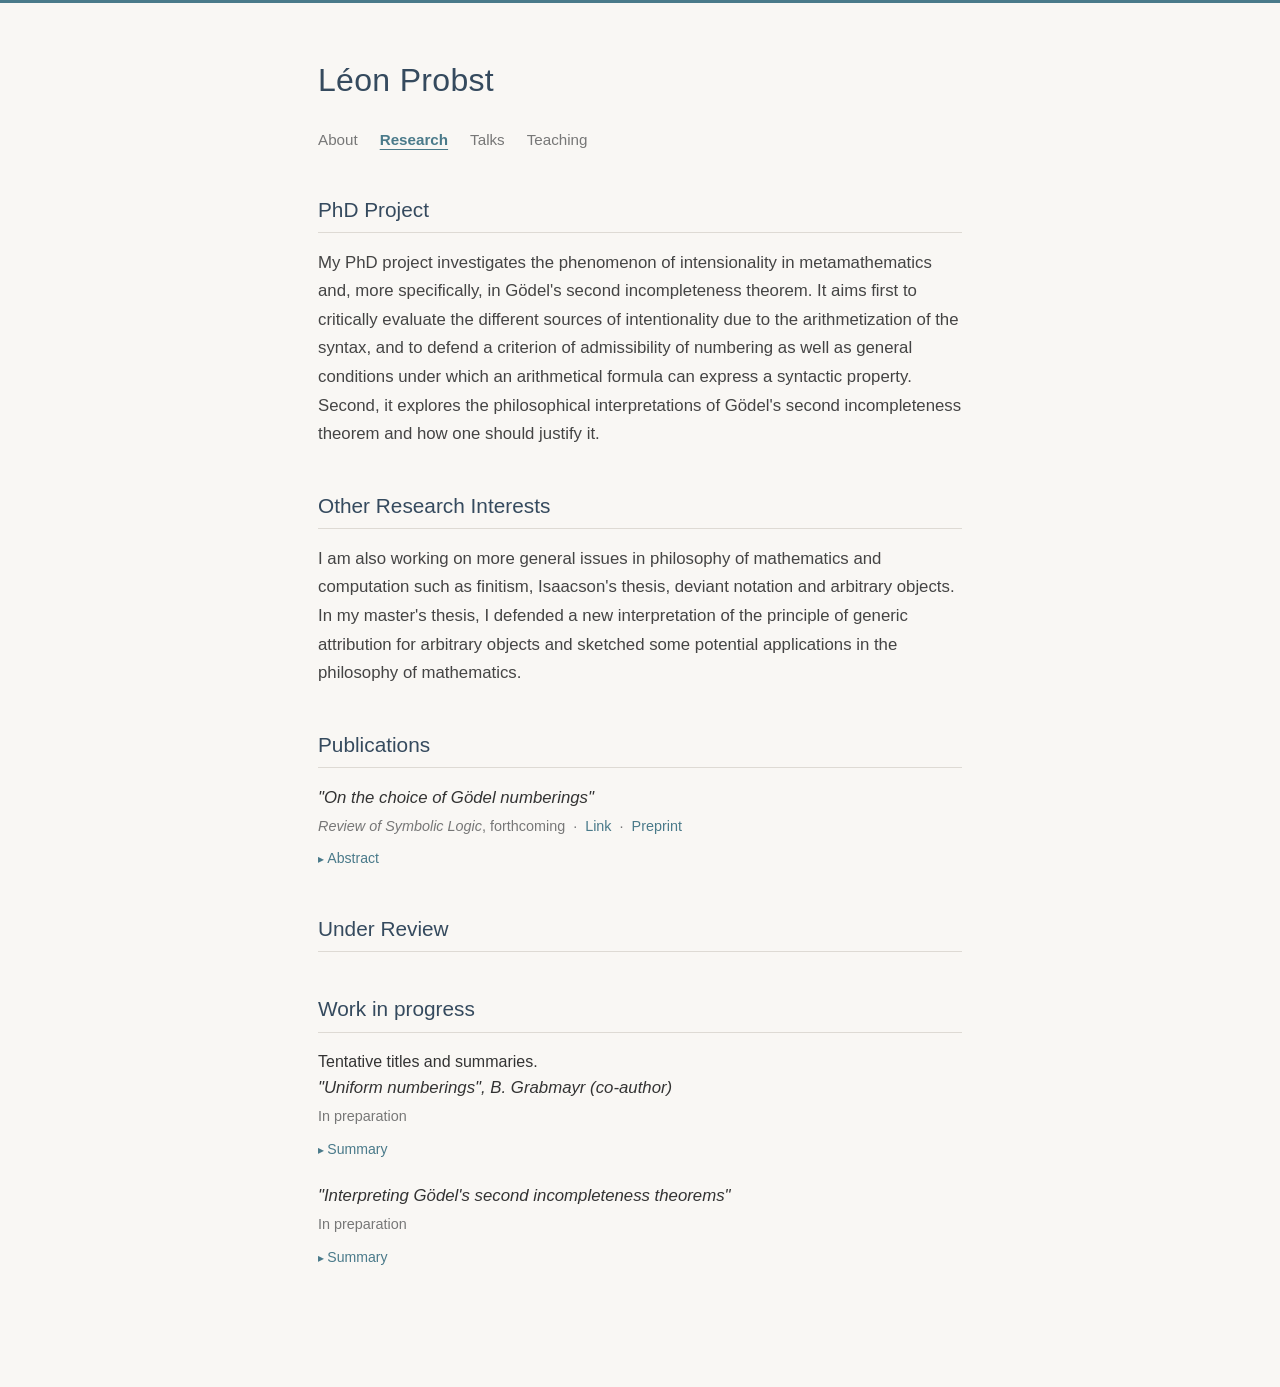
==== research.html @ d8345958 "Update research.html" ====
<!DOCTYPE html>
<html lang="en">
<head>
  <meta charset="UTF-8" />
  <meta name="viewport" content="width=device-width, initial-scale=1.0"/>
  <title>Research — Léon Probst</title>
  <link rel="icon" type="image/svg+xml" href="data:image/svg+xml,%3Csvg xmlns='http://www.w3.org/2000/svg' viewBox='0 0 64 64'%3E%3Crect width='64' height='64' rx='6' fill='%23f9f7f4'/%3E%3Ctext x='50%25' y='50%25' dominant-baseline='central' text-anchor='middle' font-family='Helvetica%2C sans-serif' font-size='32' font-weight='400' fill='%23354a5e' letter-spacing='1'%3ELP%3C/text%3E%3C/svg%3E"/>
  <link href="https://fonts.googleapis.com/css2?family=Jost:wght@300;400&display=swap" rel="stylesheet"/>
  <link rel="stylesheet" href="style.css"/>

  <style>
    /* ── Page-specific: research ───────────────────── */

    .pub { margin-bottom: 20px; font-size: 1.05rem; line-height: 1.65; }
    .pub .pub-title { font-style: italic; }
    .pub .pub-meta { font-size: 0.9rem; color: #777; margin-top: 3px; }
    .pub a { color: #4a7a8a; text-decoration: none; }
    .pub a:hover { color: #2d5a68; text-decoration: underline; }

    details { margin-top: 6px; }
    details summary {
      font-size: 0.88rem;
      color: #4a7a8a;
      cursor: pointer;
      list-style: none;
      display: inline;
    }
    details summary::-webkit-details-marker { display: none; }
    details summary::before { content: '▸ '; font-size: 0.75rem; }
    details[open] summary::before { content: '▾ '; }
    details p { margin-top: 8px; font-size: 0.95rem; color: #555; line-height: 1.65; }

    @media (max-width: 600px) { .pub { font-size: 1rem; } }
  </style>
</head>
<body>
<div class="page">

  <h1>Léon Probst</h1>

  <nav>
    <a href="index.html">About</a>
    <a href="research.html" class="active">Research</a>
    <a href="talks.html">Talks</a>
    <a href="teaching.html">Teaching</a>
  </nav>

<!-- ══ RESEARCH OVERVIEW ════════════════════════════════ -->


<!-- <h2>Research Overview</h2>

<p style="font-size:1.05rem; color:#444; line-height:1.7; margin-bottom:24px;">
</p>
-->

<h2>PhD Project</h2>

<p style="font-size:1.05rem; color:#444; line-height:1.7; margin-bottom:8px;">
  <em></em>
</p>

<p style="font-size:1.05rem; color:#444; line-height:1.7; margin-bottom:24px;"> 
My PhD project investigates the phenomenon of intensionality in metamathematics and, more specifically, in Gödel's second incompleteness theorem.
It aims first to critically evaluate the different sources of intentionality due to the arithmetization of the syntax, and to defend a criterion of admissibility of numbering as well as general conditions under which an arithmetical formula can express a syntactic property.
Second, it explores the philosophical interpretations of Gödel's second incompleteness theorem and how one should justify it. </p>

<h2>Other Research Interests</h2>

<p style="font-size:1.05rem; color:#444; line-height:1.7; margin-bottom:24px;"> 
I am also working on more general issues in philosophy of mathematics and computation such as finitism, Isaacson's thesis, deviant notation and arbitrary objects. 

In my master's thesis, I defended a new interpretation of the principle of generic attribution for arbitrary objects and sketched some potential applications in the philosophy of mathematics. </p>

  <h2>Publications</h2>

  <div class="pub">
    <div class="pub-title">"On the choice of Gödel numberings"</div>
    <div class="pub-meta">
      <em>Review of Symbolic Logic</em>, forthcoming &nbsp;·&nbsp;
      <a href="#">Link</a> &nbsp;·&nbsp; <a href="pdf/Probst_Preprint_Choice_Numberings.pdf">Preprint</a>
    </div>
    <details>
      <summary>Abstract</summary>
      <p> The choice of Gödel numberings is one of the sources of indeterminacy in metamathematics; for certain numberings, our well-known theorems, such as Gödel's second incompleteness theorem, do not hold. However, it is widely believed that all our metamathematical theorems hold for all <em>reasonable</em> Gödel numberings. This article investigates this notion of reasonable Gödel numberings and provides a general framework for answering philosophical questions about Gödel numberings and the arithmetisation of syntax. 
</p>
    </details>
  </div>

  <h2>Under Review</h2>


  <h2>Work in progress</h2>

  <p>Tentative titles and summaries.</p>

  <div class="pub">
    <div class="pub-title">"Uniform numberings", B. Grabmayr (co-author)</div>
    <div class="pub-meta">In preparation</div>
    <details>
      <summary>Summary</summary>
      <p> In this work, we introduce a new class of numberings — uniform numberings — and investigate their properties to prove the consistency of some basic untyped truth theories with respect to the class of uniform numberings. This is joint work with Balthasar Grabmayr.
</p>
    </details>
  </div>

  <div class="pub">
    <div class="pub-title">"Interpreting Gödel's second incompleteness theorems" </div>
    <div class="pub-meta">In preparation</div>
    <details>
      <summary>Summary</summary>
      <p> I discuss Detlefsen's stability problem and, more generally, how to argue in favour of the standard philosophical interpretation of Gödel's second incompleteness theorem.
</p>
    </details>
  </div>

</div>
</body>
</html>
---- style.css ----
/*
  ══════════════════════════════════════════════════════
  style.css — shared styles for all pages
  ══════════════════════════════════════════════════════

  Colour palette (cream background):
    #354a5e  deep warm slate  — name, headings
    #4a7a8a  muted teal-blue  — links, accent bar, active nav
    #2d5a68  darker teal      — link hover
    #333     body text
    #777     muted / nav
    #dedad4  divider lines
    #f9f7f4  cream background
*/

/* ── Reset ─────────────────────────────────────────── */
*, *::before, *::after { box-sizing: border-box; margin: 0; padding: 0; }

/* ── Base ──────────────────────────────────────────── */
body {
  font-family: 'Jost', sans-serif;
  font-weight: 300;
  background-color: #f9f7f4;
  color: #333;
  line-height: 1.6;
  min-height: 100vh;
  border-top: 3px solid #4a7a8a;
}

/* ── Fade-in ───────────────────────────────────────── */
@keyframes fadein {
  from { opacity: 0; transform: translateY(5px); }
  to   { opacity: 1; transform: none; }
}

.page {
  max-width: 700px;
  margin: 0 auto;
  padding: 52px 28px 96px;
  animation: fadein 0.4s ease;
}

/* ── Name / page title ─────────────────────────────── */
h1 {
  font-size: 2rem;
  font-weight: normal;
  color: #354a5e;
  margin-bottom: 22px;
  letter-spacing: 0.01em;
}

/* ── Navigation ────────────────────────────────────── */
nav {
  display: flex;
  gap: 22px;
  margin-bottom: 40px;
}

nav a {
  font-size: 0.95rem;
  color: #777;
  text-decoration: none;
  transition: color 0.2s;
}

nav a:hover { color: #333; }

nav a.active {
  color: #4a7a8a;
  font-weight: bold;
  text-decoration: underline;
  text-underline-offset: 4px;
}

/* ── Section headings ──────────────────────────────── */
h2 {
  font-size: 1.3rem;
  font-weight: normal;
  color: #354a5e;
  margin: 40px 0 16px;
  padding-bottom: 6px;
  border-bottom: 1px solid #dedad4;
}




/* ── Horizontal rule ───────────────────────────────── */
hr {
  border: none;
  border-top: 1px solid #dedad4;
  margin: 32px 0;
}

/* ── Footer ────────────────────────────────────────── */
footer {
  margin-top: 56px;
  padding-top: 18px;
  border-top: 1px solid #dedad4;
  font-size: 0.8rem;
  color: #bbb;
}

/* ══════════════════════════════════════════════════════
   Responsive breakpoints
   480px  small phones (iPhone SE etc.)
   600px  large phones / small tablets
   768px  tablets
   ══════════════════════════════════════════════════════ */

@media (max-width: 768px) {
  .page { padding: 40px 24px 72px; }
}

@media (max-width: 600px) {
  h1  { font-size: 1.7rem; }
  nav { gap: 16px; flex-wrap: wrap; }
  nav a { font-size: 0.9rem; }
}

@media (max-width: 480px) {
  .page { padding: 28px 18px 60px; }
  h1    { font-size: 1.5rem; }
  nav   { gap: 12px; }
}
/*
  ══════════════════════════════════════════════════════
  style.css — shared styles for all pages
  ══════════════════════════════════════════════════════

  Colour palette (cream background):
    #354a5e  deep warm slate  — name, headings
    #4a7a8a  muted teal-blue  — links, accent bar, active nav
    #2d5a68  darker teal      — link hover
    #333     body text
    #777     muted / nav
    #dedad4  divider lines
    #f9f7f4  cream background
*/

/* ── Reset ─────────────────────────────────────────── */
*, *::before, *::after { box-sizing: border-box; margin: 0; padding: 0; }

/* ── Base ──────────────────────────────────────────── */
body {
  font-family: 'Helvetica Neue', Arial, sans-serif;
  background-color: #f9f7f4;
  color: #333;
  line-height: 1.6;
  min-height: 100vh;
  border-top: 3px solid #4a7a8a;
}

/* ── Fade-in ───────────────────────────────────────── */
@keyframes fadein {
  from { opacity: 0; transform: translateY(5px); }
  to   { opacity: 1; transform: none; }
}

.page {
  max-width: 700px;
  margin: 0 auto;
  padding: 52px 28px 96px;
  animation: fadein 0.4s ease;
}

/* ── Name / page title ─────────────────────────────── */
h1 {
  font-size: 2rem;
  font-weight: normal;
  color: #354a5e;
  margin-bottom: 22px;
  letter-spacing: 0.01em;
}

/* ── Navigation ────────────────────────────────────── */
nav {
  display: flex;
  gap: 22px;
  margin-bottom: 40px;
}

nav a {
  font-size: 0.95rem;
  color: #777;
  text-decoration: none;
  transition: color 0.2s;
}

nav a:hover { color: #333; }

nav a.active {
  color: #4a7a8a;
  font-weight: bold;
  text-decoration: underline;
  text-underline-offset: 4px;
}

/* ── Section headings ──────────────────────────────── */
h2 {
  font-size: 1.3rem;
  font-weight: normal;
  color: #354a5e;
  margin: 40px 0 16px;
  padding-bottom: 6px;
  border-bottom: 1px solid #dedad4;
}

/* ── Horizontal rule ───────────────────────────────── */
hr {
  border: none;
  border-top: 1px solid #dedad4;
  margin: 32px 0;
}

/* ── Footer ────────────────────────────────────────── */
footer {
  margin-top: 56px;
  padding-top: 18px;
  border-top: 1px solid #dedad4;
  font-size: 0.8rem;
  color: #bbb;
}

/* ══════════════════════════════════════════════════════
   Responsive breakpoints
   480px  small phones (iPhone SE etc.)
   600px  large phones / small tablets
   768px  tablets
   ══════════════════════════════════════════════════════ */

@media (max-width: 768px) {
  .page { padding: 40px 24px 72px; }
}

@media (max-width: 600px) {
  h1  { font-size: 1.7rem; }
  nav { gap: 16px; flex-wrap: wrap; }
  nav a { font-size: 0.9rem; }
}

@media (max-width: 480px) {
  .page { padding: 28px 18px 60px; }
  h1    { font-size: 1.5rem; }
  nav   { gap: 12px; }
}
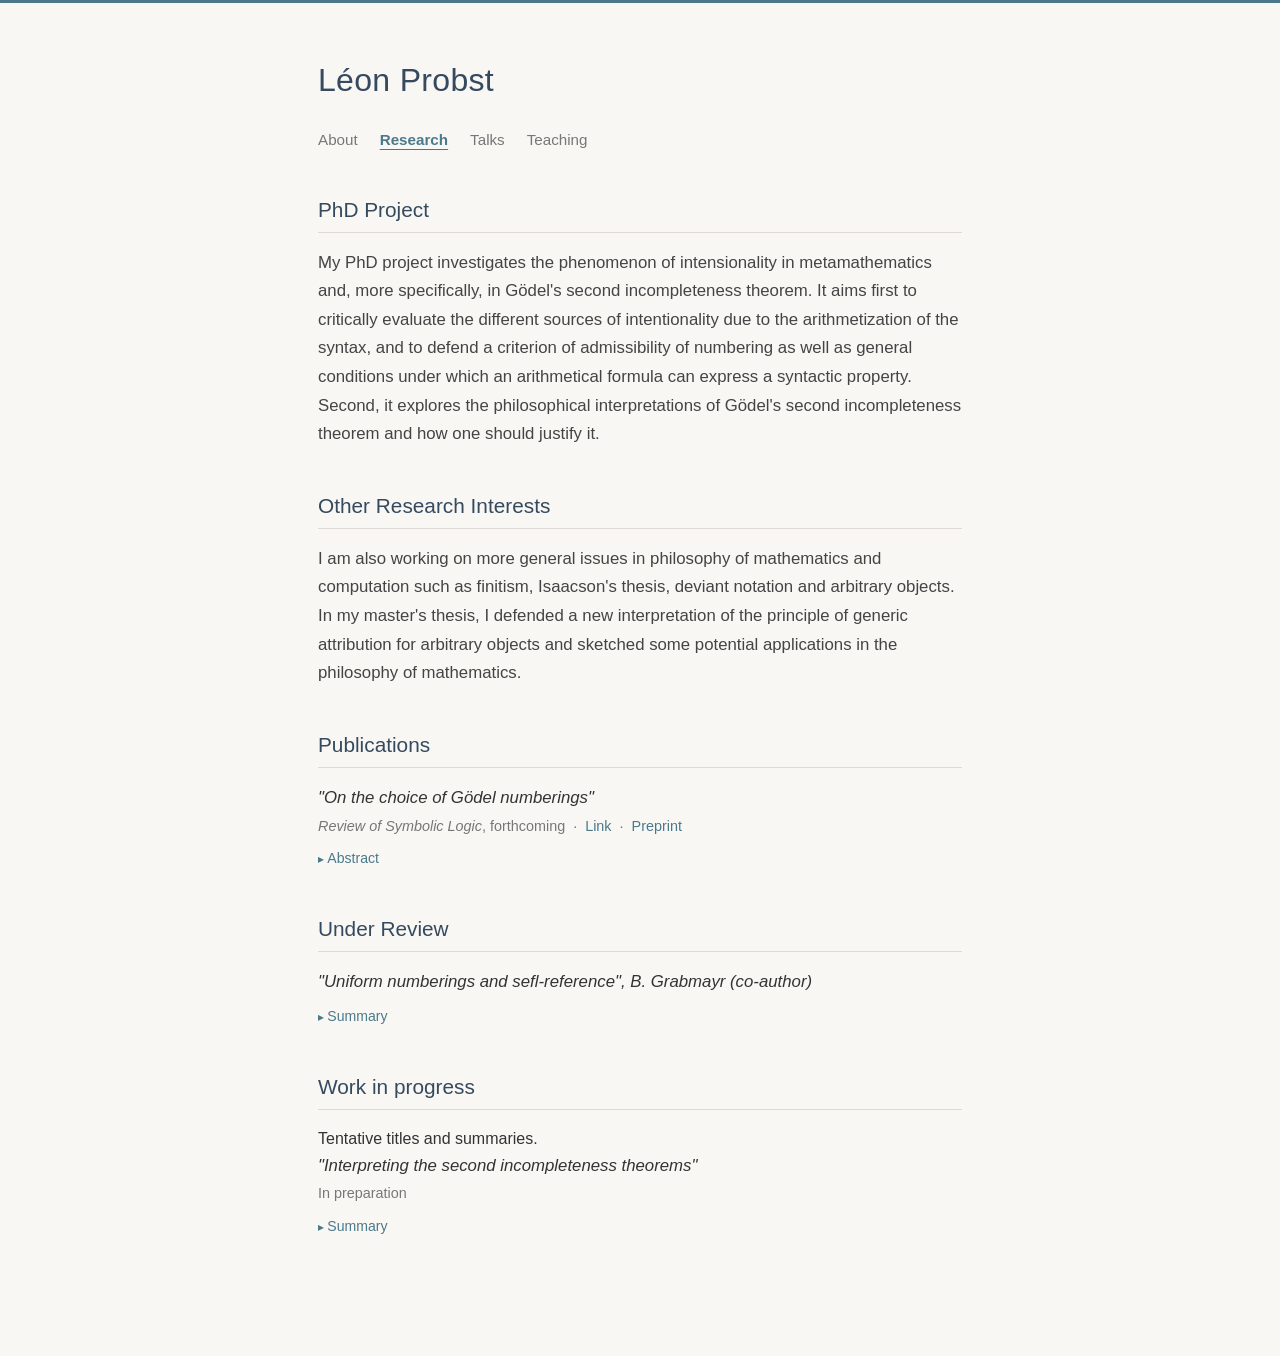
==== commit 92409484: "Update research.html" ====
--- a/research.html
+++ b/research.html
@@ -78,7 +78,7 @@
     <div class="pub-title">"On the choice of Gödel numberings"</div>
     <div class="pub-meta">
       <em>Review of Symbolic Logic</em>, forthcoming &nbsp;·&nbsp;
-      <a href="#">Link</a> &nbsp;·&nbsp; <a href="pdf/Probst_Preprint_Choice_Numberings.pdf">Preprint</a>
+      <a href="#">Link</a> &nbsp;·&nbsp; <a href="https://leon-probst.github.io/pdf/Probst_Preprint_Choice_Numbering.pdf">Preprint</a>
     </div>
     <details>
       <summary>Abstract</summary>
@@ -88,6 +88,15 @@
   </div>
 
   <h2>Under Review</h2>
+  
+    <div class="pub">
+    <div class="pub-title">"Uniform numberings and sefl-reference", B. Grabmayr (co-author)</div>
+    <details>
+      <summary>Summary</summary>
+    <p>Metamathematical results are formulated and proved relative to various formalisation choices, including the choice of Gödel numbering. Recent work shows that classical metamathematical results, such as Gödel's, Tarski's, and Church's theorems, hold for all reasonable choices of numbering. In contrast, the consistency of certain type-free truth theories strongly depends on the underlying numbering. This calls into question whether these axiomatic theories can be taken to faithfully reflect informal reasoning about truth. In this paper, we introduce a new constraint on numberings, which we call <em>uniformity</em>. The guiding idea is that a reasonable numbering should encode the inductive structure of its domain uniformly, without exploiting case distinctions that introduce illicit information. We show that almost all canonical numberings in the literature are uniform. Moreover, we show that the consistency of these truth theories is invariant across all uniform numberings. Uniformity thus provides a principled way of distinguishing genuine metamathematical phenomena from artefacts of coding.
+</p>
+    </details>
+  </div>
 
 
   <h2>Work in progress</h2>
@@ -95,17 +104,7 @@
   <p>Tentative titles and summaries.</p>
 
   <div class="pub">
-    <div class="pub-title">"Uniform numberings", B. Grabmayr (co-author)</div>
-    <div class="pub-meta">In preparation</div>
-    <details>
-      <summary>Summary</summary>
-      <p> In this work, we introduce a new class of numberings — uniform numberings — and investigate their properties to prove the consistency of some basic untyped truth theories with respect to the class of uniform numberings. This is joint work with Balthasar Grabmayr.
-</p>
-    </details>
-  </div>
-
-  <div class="pub">
-    <div class="pub-title">"Interpreting Gödel's second incompleteness theorems" </div>
+    <div class="pub-title">"Interpreting the second incompleteness theorems" </div>
     <div class="pub-meta">In preparation</div>
     <details>
       <summary>Summary</summary>
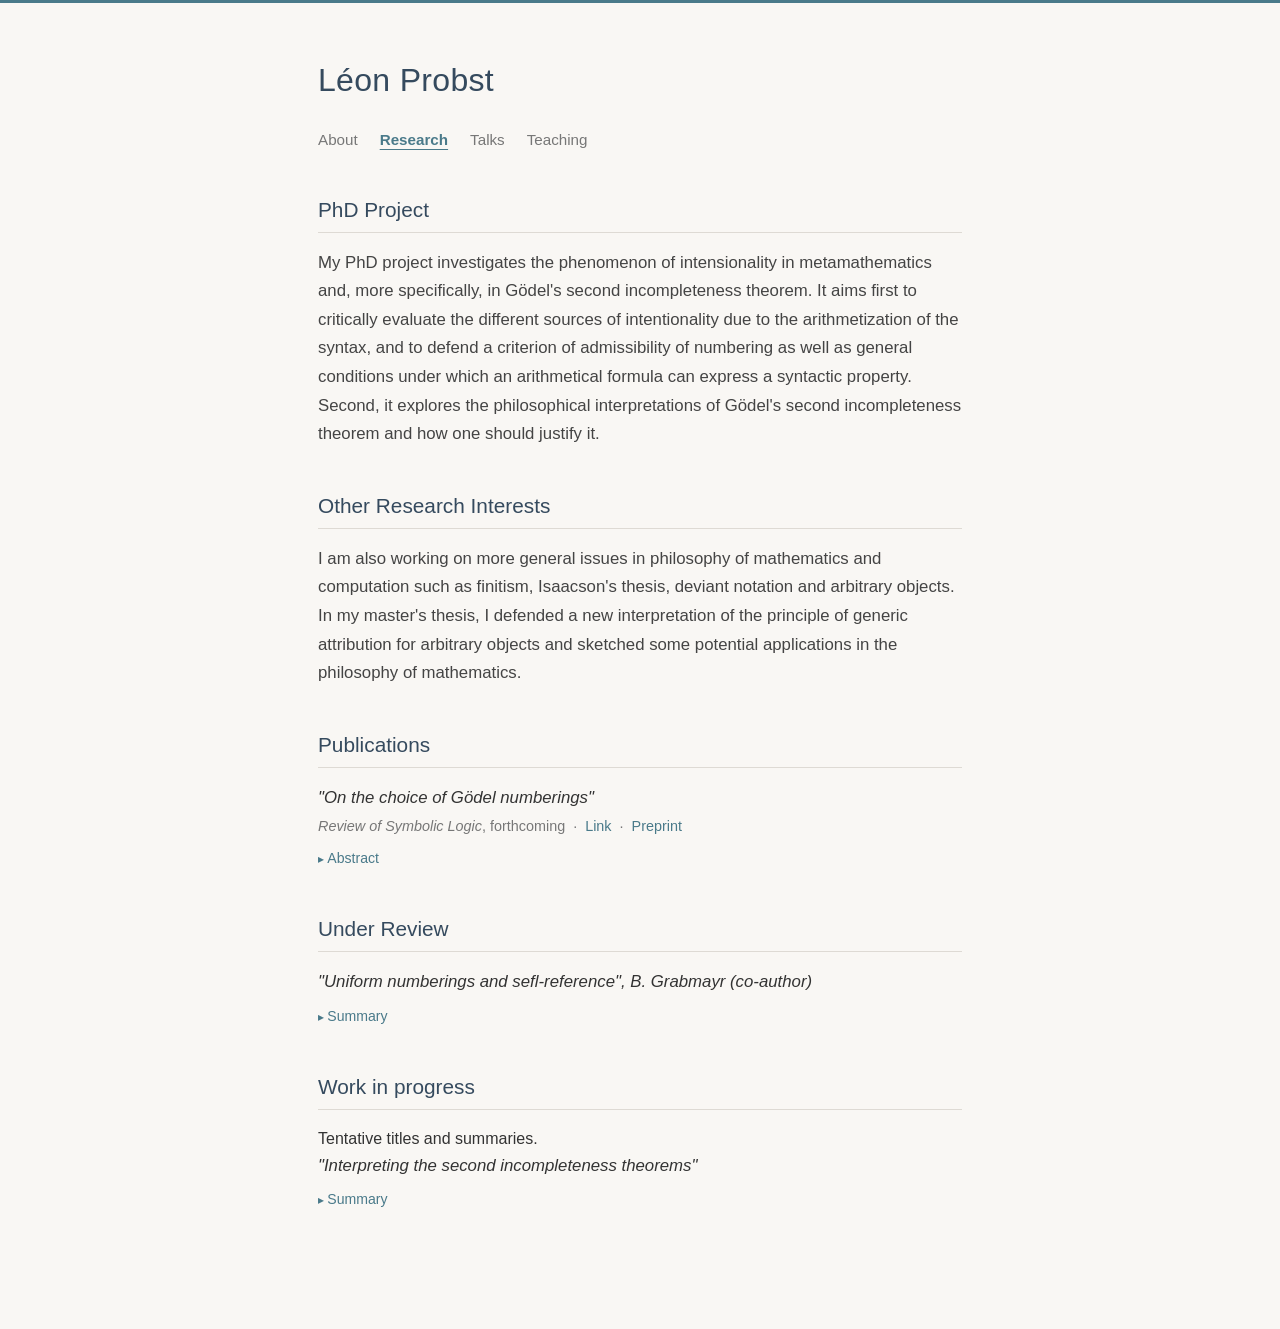
==== commit 37bf6c6e: "Update research.html" ====
--- a/research.html
+++ b/research.html
@@ -105,7 +105,6 @@
 
   <div class="pub">
     <div class="pub-title">"Interpreting the second incompleteness theorems" </div>
-    <div class="pub-meta">In preparation</div>
     <details>
       <summary>Summary</summary>
       <p> I discuss Detlefsen's stability problem and, more generally, how to argue in favour of the standard philosophical interpretation of Gödel's second incompleteness theorem.
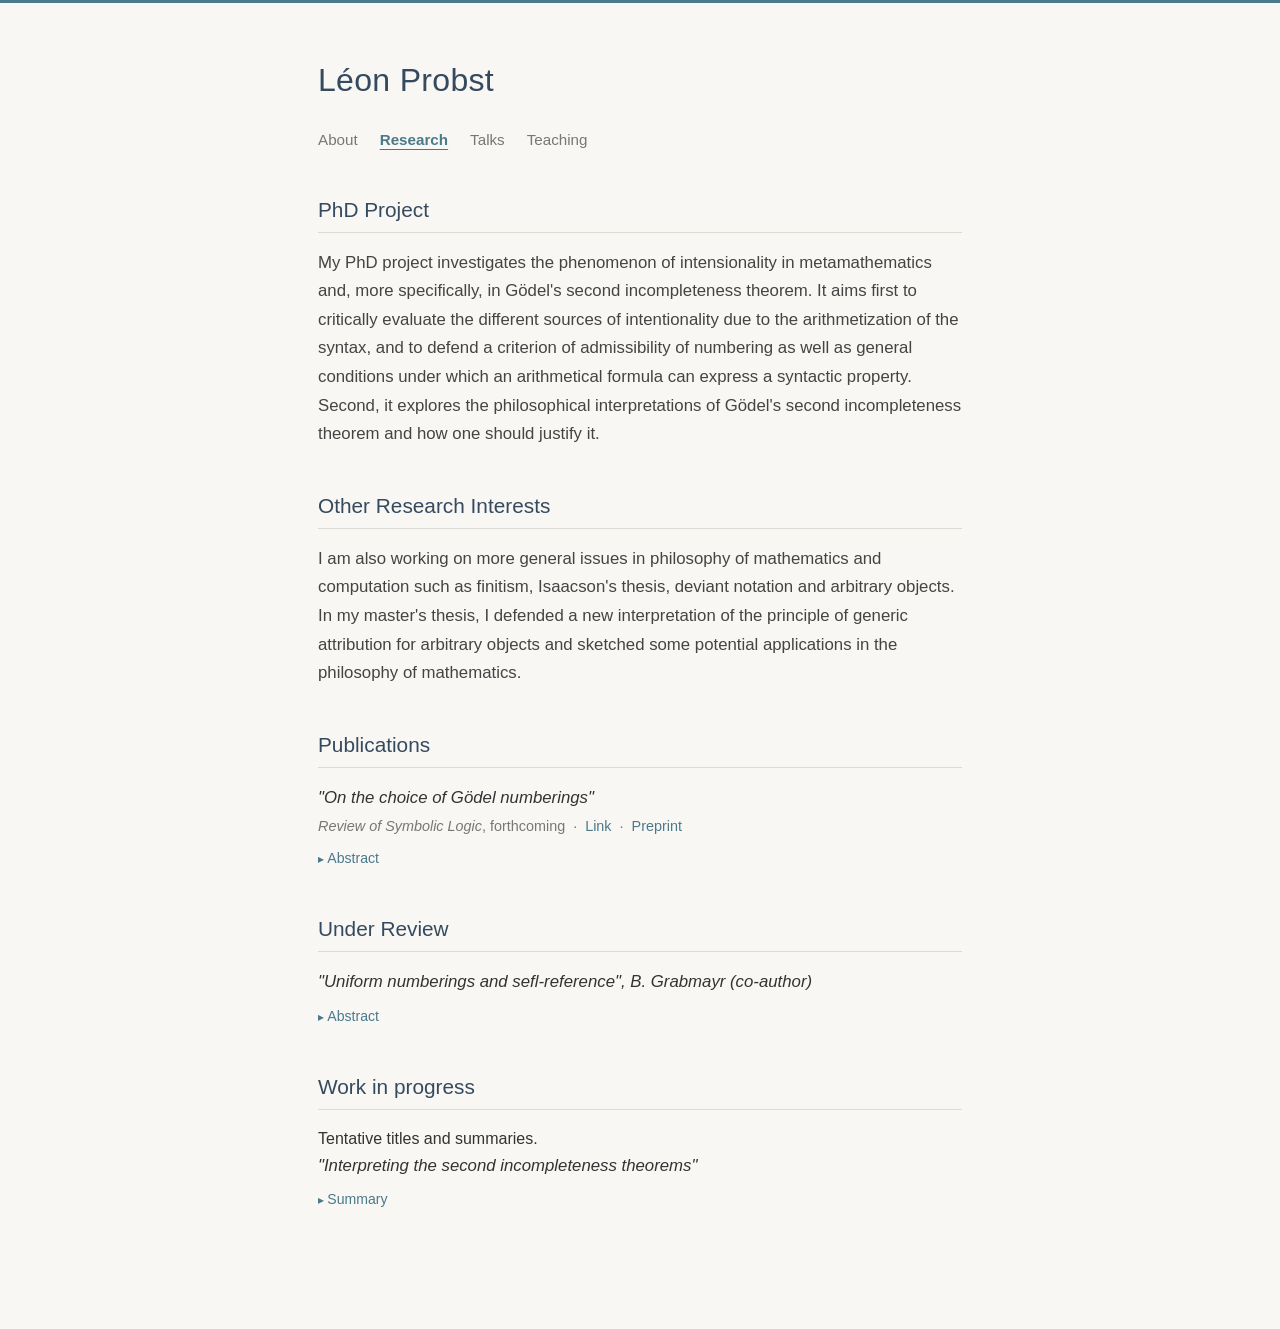
==== commit 5627b127: "Update research.html" ====
--- a/research.html
+++ b/research.html
@@ -92,7 +92,7 @@
     <div class="pub">
     <div class="pub-title">"Uniform numberings and sefl-reference", B. Grabmayr (co-author)</div>
     <details>
-      <summary>Summary</summary>
+      <summary>Abstract</summary>
     <p>Metamathematical results are formulated and proved relative to various formalisation choices, including the choice of Gödel numbering. Recent work shows that classical metamathematical results, such as Gödel's, Tarski's, and Church's theorems, hold for all reasonable choices of numbering. In contrast, the consistency of certain type-free truth theories strongly depends on the underlying numbering. This calls into question whether these axiomatic theories can be taken to faithfully reflect informal reasoning about truth. In this paper, we introduce a new constraint on numberings, which we call <em>uniformity</em>. The guiding idea is that a reasonable numbering should encode the inductive structure of its domain uniformly, without exploiting case distinctions that introduce illicit information. We show that almost all canonical numberings in the literature are uniform. Moreover, we show that the consistency of these truth theories is invariant across all uniform numberings. Uniformity thus provides a principled way of distinguishing genuine metamathematical phenomena from artefacts of coding.
 </p>
     </details>
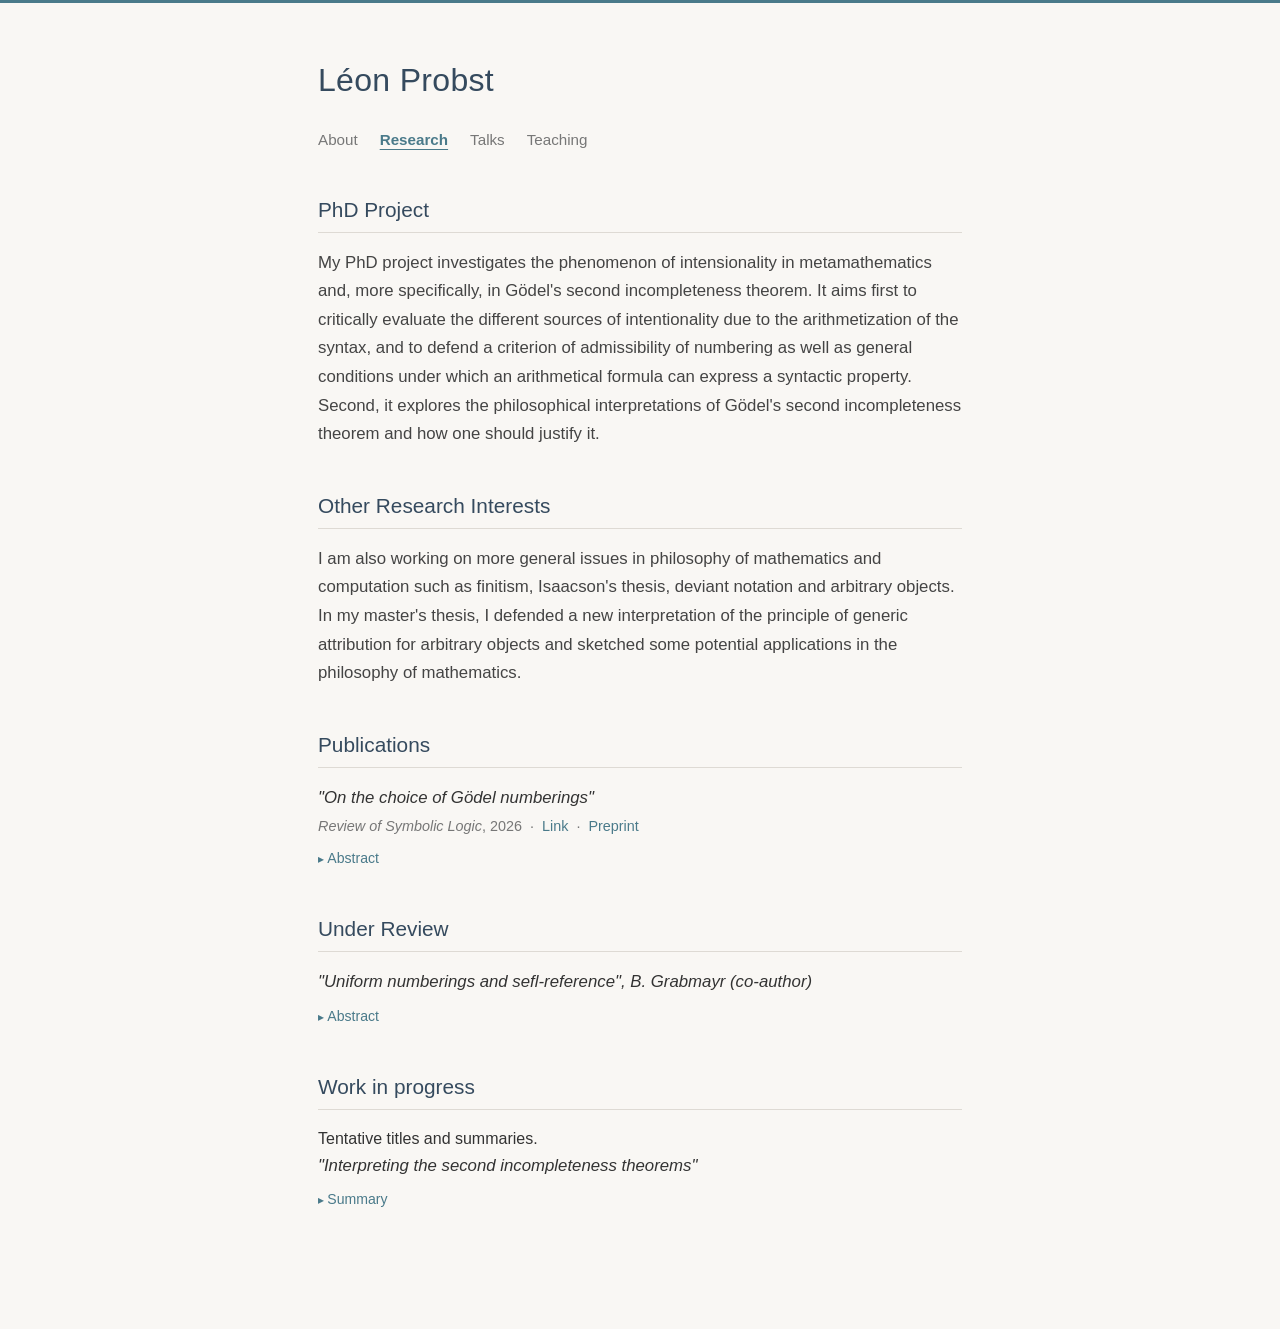
==== commit 85e146a4: "Update research.html" ====
--- a/research.html
+++ b/research.html
@@ -77,8 +77,8 @@
   <div class="pub">
     <div class="pub-title">"On the choice of Gödel numberings"</div>
     <div class="pub-meta">
-      <em>Review of Symbolic Logic</em>, forthcoming &nbsp;·&nbsp;
-      <a href="#">Link</a> &nbsp;·&nbsp; <a href="https://leon-probst.github.io/pdf/Probst_Preprint_Choice_Numbering.pdf">Preprint</a>
+      <em>Review of Symbolic Logic</em>, 2026 &nbsp;·&nbsp;
+      <a href="https://www.cambridge.org/core/journals/review-of-symbolic-logic/article/abs/on-the-choice-of-godel-numberings/7585DA7A0CF24EF568D33EF04E3993AB">Link</a> &nbsp;·&nbsp; <a href="https://leon-probst.github.io/pdf/Probst_Preprint_Choice_Numbering.pdf">Preprint</a>
     </div>
     <details>
       <summary>Abstract</summary>
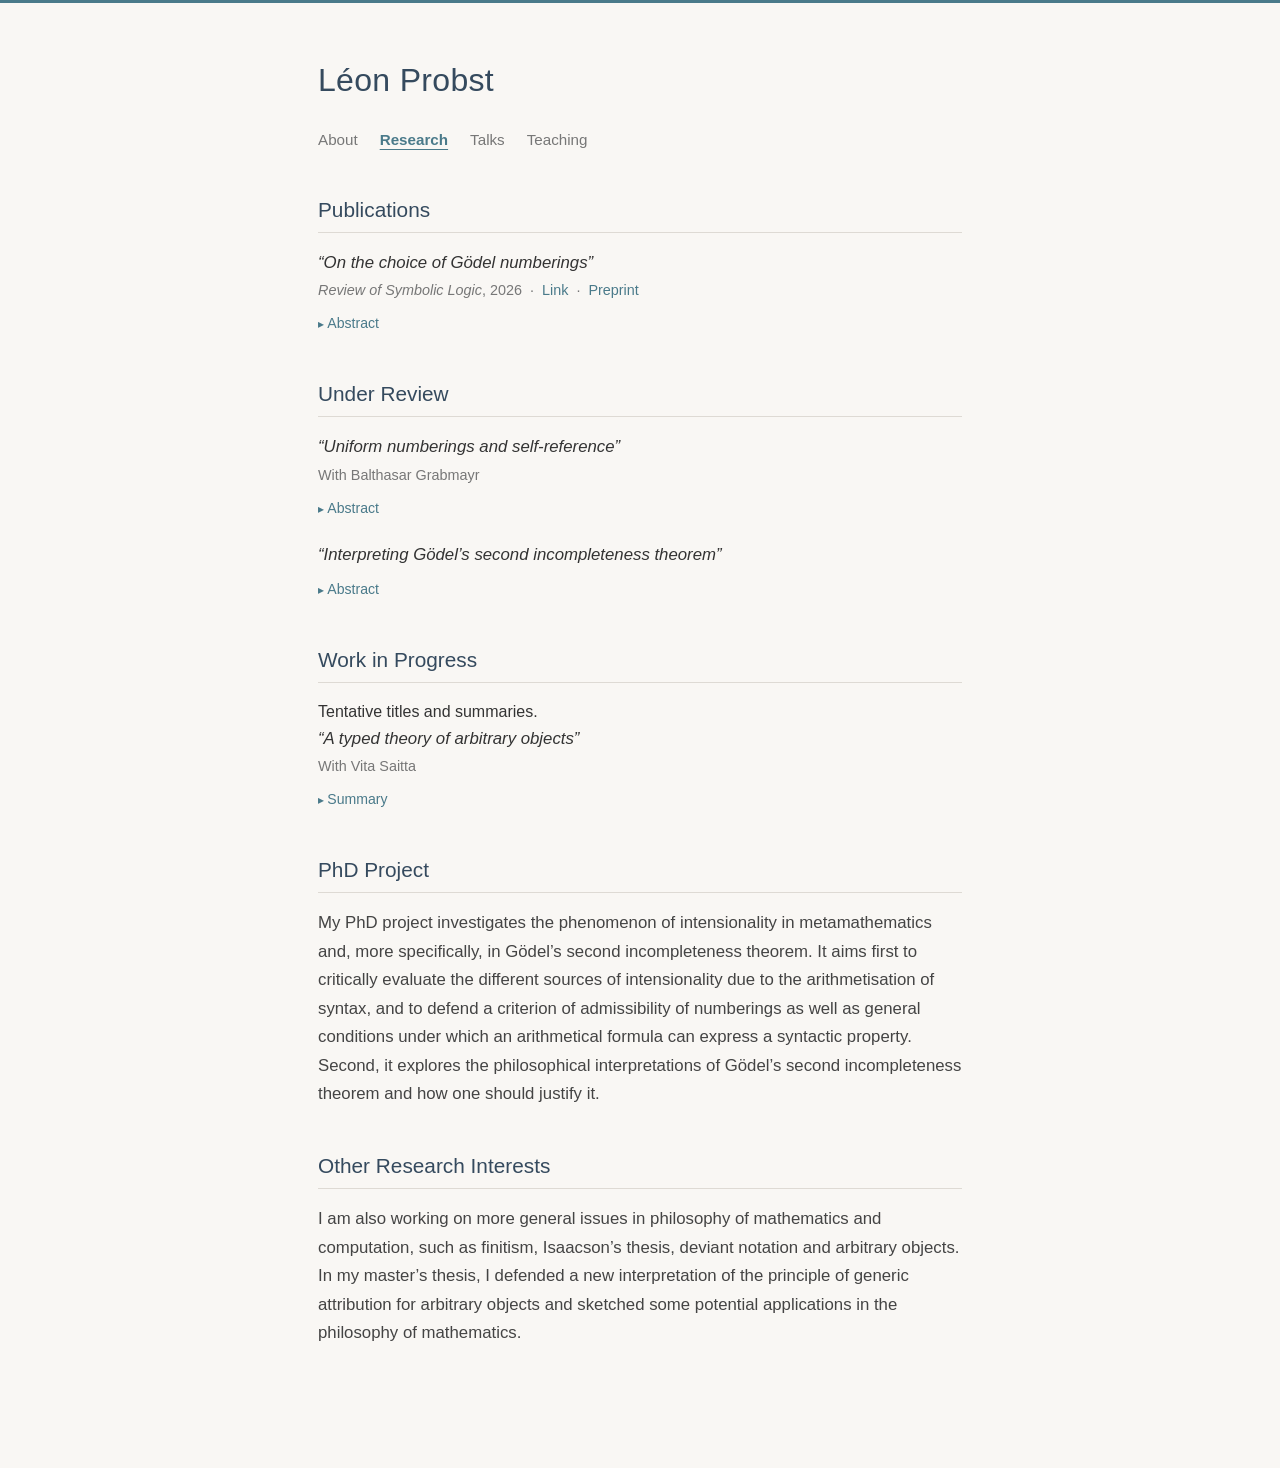
==== commit 6d942804: "Update research.html" ====
--- a/research.html
+++ b/research.html
@@ -1,116 +1,148 @@
 <!DOCTYPE html>
 <html lang="en">
 <head>
-  <meta charset="UTF-8" />
-  <meta name="viewport" content="width=device-width, initial-scale=1.0"/>
+  <meta charset="UTF-8">
+  <meta name="viewport" content="width=device-width, initial-scale=1.0">
   <title>Research — Léon Probst</title>
-  <link rel="icon" type="image/svg+xml" href="data:image/svg+xml,%3Csvg xmlns='http://www.w3.org/2000/svg' viewBox='0 0 64 64'%3E%3Crect width='64' height='64' rx='6' fill='%23f9f7f4'/%3E%3Ctext x='50%25' y='50%25' dominant-baseline='central' text-anchor='middle' font-family='Helvetica%2C sans-serif' font-size='32' font-weight='400' fill='%23354a5e' letter-spacing='1'%3ELP%3C/text%3E%3C/svg%3E"/>
-  <link href="https://fonts.googleapis.com/css2?family=Jost:wght@300;400&display=swap" rel="stylesheet"/>
-  <link rel="stylesheet" href="style.css"/>
+
+  <link rel="icon" type="image/svg+xml" href="data:image/svg+xml,%3Csvg xmlns='http://www.w3.org/2000/svg' viewBox='0 0 64 64'%3E%3Crect width='64' height='64' rx='6' fill='%23f9f7f4'/%3E%3Ctext x='50%25' y='50%25' dominant-baseline='central' text-anchor='middle' font-family='Helvetica%2C sans-serif' font-size='32' font-weight='400' fill='%23354a5e' letter-spacing='1'%3ELP%3C/text%3E%3C/svg%3E">
+
+  <link rel="preconnect" href="https://fonts.googleapis.com">
+  <link rel="preconnect" href="https://fonts.gstatic.com" crossorigin>
+  <link href="https://fonts.googleapis.com/css2?family=Jost:wght@300;400&display=swap" rel="stylesheet">
+  <link rel="stylesheet" href="style.css">
 
   <style>
-    /* ── Page-specific: research ───────────────────── */
+    /* Page-specific: research */
 
-    .pub { margin-bottom: 20px; font-size: 1.05rem; line-height: 1.65; }
-    .pub .pub-title { font-style: italic; }
-    .pub .pub-meta { font-size: 0.9rem; color: #777; margin-top: 3px; }
+    .prose {
+      font-size: 1.05rem;
+      color: #444;
+      line-height: 1.7;
+      margin-bottom: 24px;
+    }
+
+    .pub {
+      margin-bottom: 20px;
+      font-size: 1.05rem;
+      line-height: 1.65;
+    }
+    .pub-title { font-style: italic; }
+    .pub-meta {
+      font-size: 0.9rem;
+      color: #777;
+      margin-top: 3px;
+    }
     .pub a { color: #4a7a8a; text-decoration: none; }
     .pub a:hover { color: #2d5a68; text-decoration: underline; }
 
-    details { margin-top: 6px; }
-    details summary {
+    .pub details { margin-top: 6px; }
+    .pub summary {
+      display: inline;
+      list-style: none;
       font-size: 0.88rem;
       color: #4a7a8a;
       cursor: pointer;
-      list-style: none;
-      display: inline;
     }
-    details summary::-webkit-details-marker { display: none; }
-    details summary::before { content: '▸ '; font-size: 0.75rem; }
-    details[open] summary::before { content: '▾ '; }
-    details p { margin-top: 8px; font-size: 0.95rem; color: #555; line-height: 1.65; }
+    .pub summary::-webkit-details-marker { display: none; }
+    .pub summary::before { content: "▸ "; font-size: 0.75rem; }
+    .pub details[open] summary::before { content: "▾ "; }
+    .pub details p {
+      margin-top: 8px;
+      font-size: 0.95rem;
+      color: #555;
+      line-height: 1.65;
+    }
 
-    @media (max-width: 600px) { .pub { font-size: 1rem; } }
+    @media (max-width: 600px) {
+      .pub { font-size: 1rem; }
+    }
   </style>
 </head>
 <body>
 <div class="page">
 
-  <h1>Léon Probst</h1>
+  <header>
+    <h1>Léon Probst</h1>
+    <nav>
+      <a href="index.html">About</a>
+      <a href="research.html" class="active" aria-current="page">Research</a>
+      <a href="talks.html">Talks</a>
+      <a href="teaching.html">Teaching</a>
+    </nav>
+  </header>
 
-  <nav>
-    <a href="index.html">About</a>
-    <a href="research.html" class="active">Research</a>
-    <a href="talks.html">Talks</a>
-    <a href="teaching.html">Teaching</a>
-  </nav>
+  <main>
 
-<!-- ══ RESEARCH OVERVIEW ════════════════════════════════ -->
+    <!-- Publications -->
+    <section>
+      <h2>Publications</h2>
 
+      <article class="pub">
+        <div class="pub-title">“On the choice of Gödel numberings”</div>
+        <div class="pub-meta">
+          <em>Review of Symbolic Logic</em>, 2026 &nbsp;·&nbsp;
+          <a href="https://www.cambridge.org/core/journals/review-of-symbolic-logic/article/abs/on-the-choice-of-godel-numberings/7585DA7A0CF24EF568D33EF04E3993AB">Link</a> &nbsp;·&nbsp;
+          <a href="https://leon-probst.github.io/pdf/Probst_Preprint_Choice_Numbering.pdf">Preprint</a>
+        </div>
+        <details>
+          <summary>Abstract</summary>
+          <p>The choice of Gödel numberings is one of the sources of indeterminacy in metamathematics; for certain numberings, our well-known theorems, such as Gödel’s second incompleteness theorem, do not hold. However, it is widely believed that all our metamathematical theorems hold for all <em>reasonable</em> Gödel numberings. This article investigates this notion of reasonable Gödel numberings and provides a general framework for answering philosophical questions about Gödel numberings and the arithmetisation of syntax.</p>
+        </details>
+      </article>
+    </section>
 
-<!-- <h2>Research Overview</h2>
+    <!-- Under review -->
+    <section>
+      <h2>Under Review</h2>
 
-<p style="font-size:1.05rem; color:#444; line-height:1.7; margin-bottom:24px;">
-</p>
--->
+      <article class="pub">
+        <div class="pub-title">“Uniform numberings and self-reference”</div>
+        <div class="pub-meta">With Balthasar Grabmayr</div>
+        <details>
+          <summary>Abstract</summary>
+          <p>Metamathematical results are formulated and proved relative to various formalisation choices, including the choice of Gödel numbering. Recent work shows that classical metamathematical results, such as Gödel’s, Tarski’s, and Church’s theorems, hold for all reasonable choices of numbering. In contrast, the consistency of certain type-free truth theories strongly depends on the underlying numbering. This calls into question whether these axiomatic theories can be taken to faithfully reflect informal reasoning about truth. In this paper, we introduce a new constraint on numberings, which we call <em>uniformity</em>. The guiding idea is that a reasonable numbering should encode the inductive structure of its domain uniformly, without exploiting case distinctions that introduce illicit information. We show that almost all canonical numberings in the literature are uniform. Moreover, we show that the consistency of these truth theories is invariant across all uniform numberings. Uniformity thus provides a principled way of distinguishing genuine metamathematical phenomena from artefacts of coding.</p>
+        </details>
+      </article>
 
-<h2>PhD Project</h2>
+      <article class="pub">
+        <div class="pub-title">“Interpreting Gödel’s second incompleteness theorem”</div>
+        <details>
+          <summary>Abstract</summary>
+          <p>There is a well-known gap between the metamathematical theorems we prove and call Gödel’s second incompleteness theorem and its standard interpretation, which says, roughly, that no consistent and sufficiently strong theory proves its own consistency.</p>
+          <p>This article argues that the standard approach to this problem, which takes the derivability conditions to be necessary conditions on reasonable representations of provability, fails in its present state. It then sketches an alternative approach based on the resemblance criterion both for justifying the standard interpretation and, more generally, for dealing with reasonable choices in metamathematics.</p>
+        </details>
+      </article>
+    </section>
 
-<p style="font-size:1.05rem; color:#444; line-height:1.7; margin-bottom:8px;">
-  <em></em>
-</p>
+    <!-- Work in progress -->
+    <section>
+      <h2>Work in Progress</h2>
+      <p>Tentative titles and summaries.</p>
 
-<p style="font-size:1.05rem; color:#444; line-height:1.7; margin-bottom:24px;"> 
-My PhD project investigates the phenomenon of intensionality in metamathematics and, more specifically, in Gödel's second incompleteness theorem.
-It aims first to critically evaluate the different sources of intentionality due to the arithmetization of the syntax, and to defend a criterion of admissibility of numbering as well as general conditions under which an arithmetical formula can express a syntactic property.
-Second, it explores the philosophical interpretations of Gödel's second incompleteness theorem and how one should justify it. </p>
+      <article class="pub">
+        <div class="pub-title">“A typed theory of arbitrary objects”</div>
+        <div class="pub-meta">With Vita Saitta</div>
+        <details>
+          <summary>Summary</summary>
+          <p>We discuss some problems of the principle of generic attribution and propose a typed theory of arbitrary objects that avoids them.</p>
+        </details>
+      </article>
+    </section>
 
-<h2>Other Research Interests</h2>
+    <!-- PhD project -->
+    <section>
+      <h2>PhD Project</h2>
+      <p class="prose">My PhD project investigates the phenomenon of intensionality in metamathematics and, more specifically, in Gödel’s second incompleteness theorem. It aims first to critically evaluate the different sources of intensionality due to the arithmetisation of syntax, and to defend a criterion of admissibility of numberings as well as general conditions under which an arithmetical formula can express a syntactic property. Second, it explores the philosophical interpretations of Gödel’s second incompleteness theorem and how one should justify it.</p>
+    </section>
 
-<p style="font-size:1.05rem; color:#444; line-height:1.7; margin-bottom:24px;"> 
-I am also working on more general issues in philosophy of mathematics and computation such as finitism, Isaacson's thesis, deviant notation and arbitrary objects. 
+    <!-- Other interests -->
+    <section>
+      <h2>Other Research Interests</h2>
+      <p class="prose">I am also working on more general issues in philosophy of mathematics and computation, such as finitism, Isaacson’s thesis, deviant notation and arbitrary objects. In my master’s thesis, I defended a new interpretation of the principle of generic attribution for arbitrary objects and sketched some potential applications in the philosophy of mathematics.</p>
+    </section>
 
-In my master's thesis, I defended a new interpretation of the principle of generic attribution for arbitrary objects and sketched some potential applications in the philosophy of mathematics. </p>
-
-  <h2>Publications</h2>
-
-  <div class="pub">
-    <div class="pub-title">"On the choice of Gödel numberings"</div>
-    <div class="pub-meta">
-      <em>Review of Symbolic Logic</em>, 2026 &nbsp;·&nbsp;
-      <a href="https://www.cambridge.org/core/journals/review-of-symbolic-logic/article/abs/on-the-choice-of-godel-numberings/7585DA7A0CF24EF568D33EF04E3993AB">Link</a> &nbsp;·&nbsp; <a href="https://leon-probst.github.io/pdf/Probst_Preprint_Choice_Numbering.pdf">Preprint</a>
-    </div>
-    <details>
-      <summary>Abstract</summary>
-      <p> The choice of Gödel numberings is one of the sources of indeterminacy in metamathematics; for certain numberings, our well-known theorems, such as Gödel's second incompleteness theorem, do not hold. However, it is widely believed that all our metamathematical theorems hold for all <em>reasonable</em> Gödel numberings. This article investigates this notion of reasonable Gödel numberings and provides a general framework for answering philosophical questions about Gödel numberings and the arithmetisation of syntax. 
-</p>
-    </details>
-  </div>
-
-  <h2>Under Review</h2>
-  
-    <div class="pub">
-    <div class="pub-title">"Uniform numberings and sefl-reference", B. Grabmayr (co-author)</div>
-    <details>
-      <summary>Abstract</summary>
-    <p>Metamathematical results are formulated and proved relative to various formalisation choices, including the choice of Gödel numbering. Recent work shows that classical metamathematical results, such as Gödel's, Tarski's, and Church's theorems, hold for all reasonable choices of numbering. In contrast, the consistency of certain type-free truth theories strongly depends on the underlying numbering. This calls into question whether these axiomatic theories can be taken to faithfully reflect informal reasoning about truth. In this paper, we introduce a new constraint on numberings, which we call <em>uniformity</em>. The guiding idea is that a reasonable numbering should encode the inductive structure of its domain uniformly, without exploiting case distinctions that introduce illicit information. We show that almost all canonical numberings in the literature are uniform. Moreover, we show that the consistency of these truth theories is invariant across all uniform numberings. Uniformity thus provides a principled way of distinguishing genuine metamathematical phenomena from artefacts of coding.
-</p>
-    </details>
-  </div>
-
-
-  <h2>Work in progress</h2>
-
-  <p>Tentative titles and summaries.</p>
-
-  <div class="pub">
-    <div class="pub-title">"Interpreting the second incompleteness theorems" </div>
-    <details>
-      <summary>Summary</summary>
-      <p> I discuss Detlefsen's stability problem and, more generally, how to argue in favour of the standard philosophical interpretation of Gödel's second incompleteness theorem.
-</p>
-    </details>
-  </div>
+  </main>
 
 </div>
 </body>
